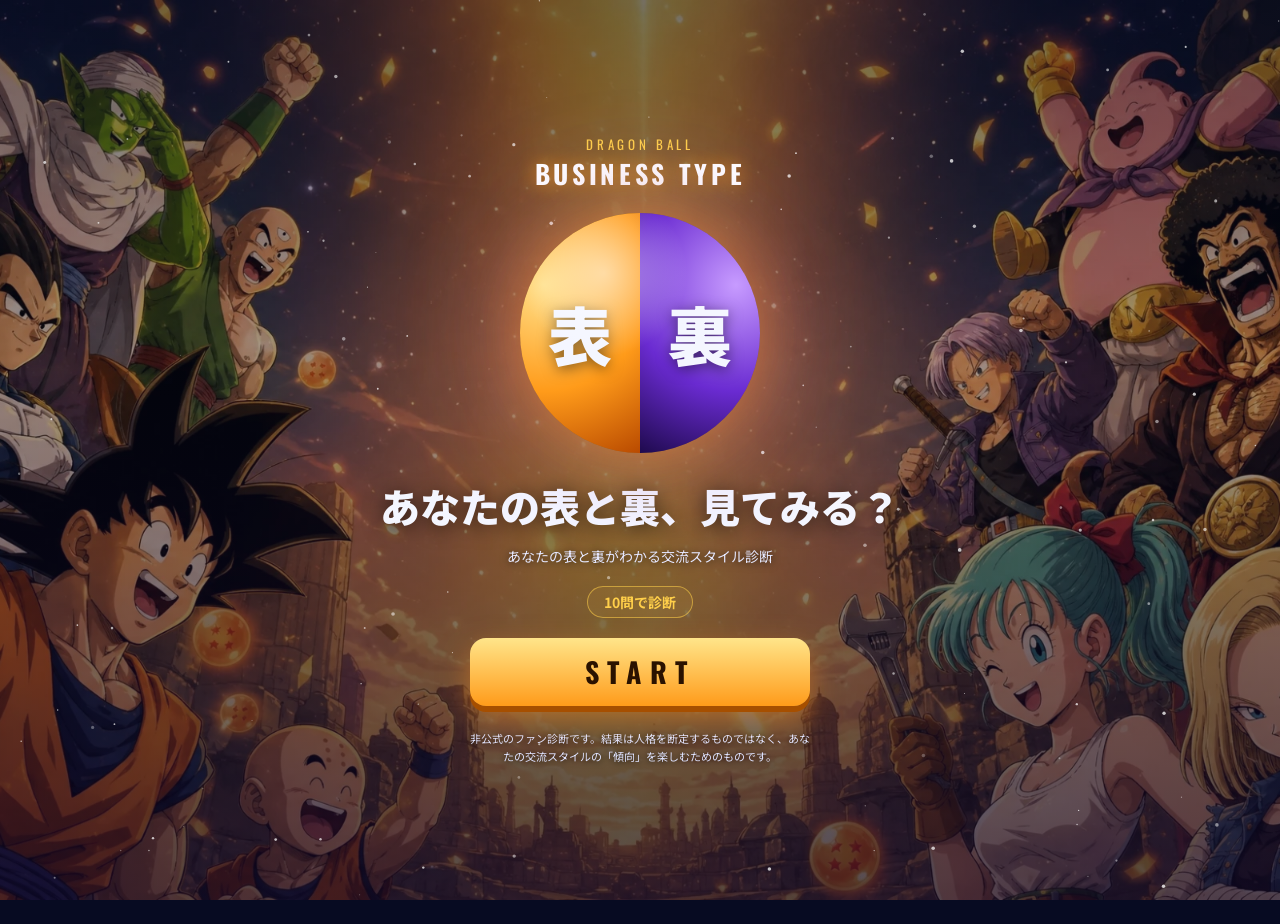
==== index.html @ e5684cd0 "Add DRAGON BALL BUSINESS TYPE diagnosis site Co-Authored-By: Claude Sonnet 5.5 <noreply@anthropic.co" ====
<!doctype html>
<html lang="ja">
<head>
<meta charset="utf-8">
<meta name="viewport" content="width=device-width, initial-scale=1, viewport-fit=cover">
<title>DRAGON BALL BUSINESS TYPE｜あなたの表と裏がわかる交流スタイル診断</title>
<meta name="description" content="ビジネス交流会での「表の顔」と「裏の顔」を、ドラゴンボールのキャラクターで診断。10問・約2分。">
<meta name="theme-color" content="#0a0f2c">
<meta property="og:title" content="DRAGON BALL BUSINESS TYPE｜あなたの表と裏は？">
<meta property="og:description" content="10問であなたの交流スタイルの表と裏がわかる。非公式ファン診断。">
<meta property="og:type" content="website">
<link rel="preconnect" href="https://fonts.googleapis.com">
<link rel="preconnect" href="https://fonts.gstatic.com" crossorigin>
<link href="https://fonts.googleapis.com/css2?family=Noto+Sans+JP:wght@500;700;900&family=Oswald:wght@500;700&display=swap" rel="stylesheet">
<link rel="stylesheet" href="css/style.css">
</head>
<body>
<div class="bg" aria-hidden="true"><i class="bg-glow g1"></i><i class="bg-glow g2"></i><canvas id="stars"></canvas></div>

<main id="app">
  <!-- START -->
  <section id="screen-start" class="screen active" aria-label="スタート">
    <div class="start-inner">
      <p class="kicker">DRAGON BALL<br><b>BUSINESS TYPE</b></p>
      <div class="orb" aria-hidden="true">
        <div class="orb-half front"><span>表</span></div>
        <div class="orb-half back"><span>裏</span></div>
      </div>
      <h1 class="lead" id="start-lead">あなたの表と裏、見てみる？</h1>
      <p class="sub" id="start-sub">あなたの表と裏がわかる交流スタイル診断</p>
      <p class="badge" id="start-badge">10問で診断</p>
      <button class="btn-start" id="btn-start" type="button"><span id="btn-start-label">START</span></button>
      <button class="btn-last" id="btn-last" type="button" hidden>🕘 前回の結果を見る</button>
      <p class="fine" id="start-fine"></p>
    </div>
  </section>

  <!-- QUIZ -->
  <section id="screen-quiz" class="screen" aria-label="質問">
    <div class="quiz-top">
      <button class="btn-back" id="btn-back" type="button" aria-label="前の質問へ">‹ 戻る</button>
      <span class="phase" id="q-phase"></span>
      <span class="count" id="q-count"></span>
    </div>
    <div class="progress" id="q-progress" role="progressbar" aria-valuemin="0" aria-valuemax="10"></div>
    <div id="q-body" class="q-body" aria-live="polite"></div>
  </section>

  <!-- LOADING -->
  <section id="screen-loading" class="screen" aria-label="診断中">
    <div class="loading-inner">
      <div class="charge" aria-hidden="true"><i></i><i></i><i></i></div>
      <p class="loading-text" id="loading-text"></p>
    </div>
  </section>

  <!-- RESULT -->
  <section id="screen-result" class="screen" aria-label="診断結果">
    <div id="result"></div>
  </section>
</main>

<script src="data/config.js"></script>
<script src="data/questions.js"></script>
<script src="data/characters.js"></script>
<script src="data/combos.js"></script>
<script src="js/engine.js"></script>
<script src="js/share.js"></script>
<script src="js/app.js"></script>
</body>
</html>
---- css/style.css ----
:root {
  --bg0: #070b22;
  --bg1: #0f1440;
  --ink: #f4f6ff;
  --mute: #a9b0d6;
  --gold: #ffcf4a;
  --gold2: #ff9b1a;
  --blue: #3fa9ff;
  --violet: #9b5cff;
  --panel: rgba(12, 16, 52, .78);
  --line: rgba(255, 207, 74, .55);
  --font: "Noto Sans JP", "Hiragino Sans", "Yu Gothic", system-ui, sans-serif;
  --font-en: "Oswald", "Noto Sans JP", sans-serif;
}
* { box-sizing: border-box; -webkit-tap-highlight-color: transparent; }
html, body { margin: 0; min-height: 100%; background: var(--bg0); color: var(--ink); font-family: var(--font); }
body { line-height: 1.6; -webkit-font-smoothing: antialiased; overflow-x: hidden; }
button { font: inherit; color: inherit; cursor: pointer; }

/* ---------- background ---------- */
.bg { position: fixed; inset: 0; z-index: 0; background: linear-gradient(180deg, rgba(7,11,34,.55), rgba(7,11,34,.35) 40%, rgba(15,8,40,.7)), url("../assets/bg.webp") center / cover no-repeat, var(--bg0); overflow: hidden; }
.bg canvas { position: absolute; inset: 0; width: 100%; height: 100%; }
.bg-glow { display: none; position: absolute; border-radius: 50%; filter: blur(60px); opacity: .55; }
.bg-glow.g1 { width: 70vmax; height: 70vmax; left: -30vmax; top: -25vmax; background: radial-gradient(circle, rgba(255,138,31,.65), transparent 65%); }
.bg-glow.g2 { width: 70vmax; height: 70vmax; right: -35vmax; bottom: -30vmax; background: radial-gradient(circle, rgba(155,92,255,.6), transparent 65%); }

#app { position: relative; z-index: 1; max-width: 560px; margin: 0 auto; min-height: 100dvh; padding: env(safe-area-inset-top) 16px calc(24px + env(safe-area-inset-bottom)); }
.screen { display: none; min-height: 100dvh; }
.screen.active { display: block; animation: fade .35s ease both; }
@keyframes fade { from { opacity: 0; transform: translateY(8px); } to { opacity: 1; transform: none; } }

/* ---------- start ---------- */
.start-inner { min-height: 100dvh; display: flex; flex-direction: column; align-items: center; justify-content: center; text-align: center; gap: 14px; padding: 24px 0; }
.kicker { margin: 0; font-family: var(--font-en); letter-spacing: .28em; font-size: 13px; color: var(--gold); line-height: 1.5; }
.kicker b { font-size: 26px; letter-spacing: .14em; color: #fff; text-shadow: 0 0 18px rgba(255,160,40,.8); }
.orb { position: relative; width: min(60vw, 240px); aspect-ratio: 1; margin: 6px 0; display: flex; border-radius: 50%; overflow: hidden; box-shadow: 0 0 60px rgba(255,140,30,.55), 0 0 120px rgba(155,92,255,.35); animation: float 4s ease-in-out infinite; }
.orb-half { flex: 1; display: grid; place-items: center; font-weight: 900; font-size: clamp(40px, 12vw, 64px); text-shadow: 0 3px 14px rgba(0,0,0,.5); }
.orb-half.front { background: radial-gradient(circle at 20% 30%, #ffe08a, #ff9b1a 55%, #b94a00); }
.orb-half.back { background: radial-gradient(circle at 80% 30%, #c79bff, #6a2bd1 55%, #1e0a4d); }
.orb::after { content: ""; position: absolute; inset: 0; border-radius: 50%; background: radial-gradient(circle at 35% 25%, rgba(255,255,255,.5), transparent 35%); pointer-events: none; }
@keyframes float { 50% { transform: translateY(-8px); } }
.lead, .q-text, .summary, .gap, .type { text-wrap: balance; }
.lead { margin: 8px 0 0; font-size: clamp(28px, 8.4vw, 40px); font-weight: 900; line-height: 1.25; text-shadow: 0 2px 20px rgba(0,0,0,.6); }
.sub { margin: 0; color: #e6e9ff; text-shadow: 0 1px 8px rgba(0,0,0,.7); font-size: 14px; }
.badge { margin: 4px 0 0; padding: 4px 16px; border: 1px solid var(--line); border-radius: 99px; color: var(--gold); font-weight: 700; font-size: 14px; background: rgba(255,207,74,.08); }
.btn-start { margin-top: 6px; width: min(100%, 340px); min-height: 68px; border: 0; border-radius: 16px; font-family: var(--font-en); font-size: 28px; font-weight: 700; letter-spacing: .3em; color: #2a1200; background: linear-gradient(180deg, #ffe58a, var(--gold2)); box-shadow: 0 6px 0 #a64f00, 0 12px 30px rgba(255,140,30,.5); position: relative; overflow: hidden; transition: transform .1s, box-shadow .1s; }
.btn-start::after { content: ""; position: absolute; top: 0; left: -60%; width: 40%; height: 100%; background: linear-gradient(100deg, transparent, rgba(255,255,255,.7), transparent); animation: shine 2.8s infinite; }
@keyframes shine { 60%, 100% { left: 130%; } }
.btn-start:active { transform: translateY(4px); box-shadow: 0 2px 0 #a64f00, 0 6px 16px rgba(255,140,30,.5); }
.fine { margin: 10px 0 0; max-width: 340px; color: #dfe3ff; text-shadow: 0 1px 6px rgba(0,0,0,.8); font-size: 11px; line-height: 1.6; }

/* ---------- quiz ---------- */
.quiz-top { display: flex; align-items: center; gap: 10px; padding-top: 14px; }
.btn-back { background: none; border: 0; color: var(--mute); padding: 8px 4px; min-width: 64px; text-align: left; font-size: 14px; }
.btn-back[hidden] { visibility: hidden; display: block; }
.phase { flex: 1; text-align: center; font-weight: 900; letter-spacing: .12em; font-size: 13px; padding: 4px 12px; border-radius: 99px; width: fit-content; margin: 0 auto; }
.phase.main { color: #2a1200; background: linear-gradient(90deg, #ffe58a, var(--gold2)); }
.phase.sub { color: #fff; background: linear-gradient(90deg, #8c4dff, #4a1fb0); box-shadow: 0 0 14px rgba(155,92,255,.6); }
.count { min-width: 64px; text-align: right; font-family: var(--font-en); font-size: 18px; color: var(--gold); letter-spacing: .06em; }
.progress { display: grid; grid-template-columns: repeat(10, 1fr); gap: 4px; margin: 10px 0 0; }
.progress i { height: 6px; border-radius: 3px; background: rgba(255,255,255,.14); }
.progress i.done { background: linear-gradient(90deg, var(--gold), var(--gold2)); box-shadow: 0 0 8px rgba(255,160,40,.7); }
.progress i.done.sub { background: linear-gradient(90deg, #b88cff, var(--violet)); box-shadow: 0 0 8px rgba(155,92,255,.8); }
.progress i.now { background: #fff; animation: pulse 1s infinite; }
@keyframes pulse { 50% { opacity: .4; } }
.q-body { padding: 22px 0 8px; animation: slide .3s ease both; }
@keyframes slide { from { opacity: 0; transform: translateX(26px); } to { opacity: 1; transform: none; } }
.q-num { font-family: var(--font-en); color: var(--gold); letter-spacing: .2em; font-size: 14px; margin: 0; }
.q-text { margin: 4px 0 20px; font-size: clamp(20px, 5.6vw, 25px); font-weight: 900; line-height: 1.5; text-shadow: 0 2px 12px rgba(0,0,0,.5); }
.options { display: grid; gap: 10px; }
.opt { display: flex; align-items: center; gap: 12px; width: 100%; min-height: 66px; padding: 12px 14px; text-align: left; border-radius: 14px; border: 1px solid rgba(255,255,255,.2); background: linear-gradient(180deg, rgba(30,36,100,.85), rgba(14,18,60,.9)); font-weight: 700; font-size: 15.5px; line-height: 1.45; transition: transform .1s, border-color .15s, background .15s; box-shadow: 0 4px 14px rgba(0,0,0,.35); }
.opt .letter { flex: none; display: grid; place-items: center; width: 34px; height: 34px; border-radius: 50%; font-family: var(--font-en); font-size: 16px; color: var(--gold); border: 1.5px solid var(--line); background: rgba(255,207,74,.08); }
@media (hover: hover) { .opt:hover { border-color: var(--gold); background: linear-gradient(180deg, rgba(48,56,130,.9), rgba(20,26,80,.95)); } }
.opt:active { transform: scale(.985); }
.opt.picked { border-color: var(--gold); background: linear-gradient(180deg, #ffb340, #ff8a1f); color: #2a1200; box-shadow: 0 0 24px rgba(255,150,30,.7); }
.opt.picked .letter { color: #2a1200; border-color: #2a1200; background: rgba(255,255,255,.4); }
.opt:disabled { cursor: default; }
.opt:disabled:not(.picked) { opacity: .45; }
.opt:focus-visible, .btn:focus-visible, .btn-start:focus-visible, .btn-back:focus-visible { outline: 3px solid var(--blue); outline-offset: 2px; }
.sub-mode .opt.picked { background: linear-gradient(180deg, #b88cff, #7a3be0); color: #fff; box-shadow: 0 0 24px rgba(155,92,255,.8); }
.sub-mode .opt.picked .letter { color: #fff; border-color: #fff; }

/* ---------- loading ---------- */
.loading-inner { min-height: 100dvh; display: flex; flex-direction: column; align-items: center; justify-content: center; gap: 28px; }
.charge { position: relative; width: 140px; height: 140px; }
.charge i { position: absolute; inset: 0; border-radius: 50%; border: 3px solid transparent; border-top-color: var(--gold); animation: spin 1s linear infinite; }
.charge i:nth-child(2) { inset: 16px; border-top-color: var(--violet); animation-duration: 1.4s; animation-direction: reverse; }
.charge i:nth-child(3) { inset: 42px; background: radial-gradient(circle, #fff, var(--gold2) 60%, transparent 72%); border: 0; animation: glow .8s ease-in-out infinite alternate; }
@keyframes spin { to { transform: rotate(360deg); } }
@keyframes glow { to { transform: scale(1.25); filter: brightness(1.3); } }
.loading-text { margin: 0; font-weight: 900; letter-spacing: .08em; font-size: 17px; color: var(--gold); }

/* ---------- result ---------- */
.res-wrap { padding: 16px 0 8px; }
.card { position: relative; border-radius: 20px; padding: 18px 14px 16px; background: linear-gradient(180deg, rgba(10,14,48,.92), rgba(24,12,60,.92)); border: 2px solid var(--gold); box-shadow: 0 0 0 4px rgba(255,207,74,.15), 0 0 40px rgba(255,150,30,.3), inset 0 0 40px rgba(155,92,255,.15); overflow: hidden; }
.card::before { content: ""; position: absolute; inset: 0; background: radial-gradient(circle at 20% 15%, color-mix(in srgb, var(--mc) 40%, transparent), transparent 45%), radial-gradient(circle at 85% 20%, color-mix(in srgb, var(--sc) 35%, transparent), transparent 45%); pointer-events: none; }
.card > * { position: relative; }
.rv { opacity: 0; animation: rise .55s cubic-bezier(.2,.8,.2,1) forwards; animation-delay: calc(var(--i, 0) * .14s); }
@keyframes rise { from { opacity: 0; transform: translateY(18px) scale(.97); } to { opacity: 1; transform: none; } }
.card-head { text-align: center; }
.card-head .t1 { margin: 0; font-family: var(--font-en); letter-spacing: .22em; font-size: 12px; color: var(--gold); }
.card-head .t2 { margin: 0; font-weight: 900; font-size: 17px; letter-spacing: .1em; }
.duo { display: grid; grid-template-columns: 1.2fr 1fr; gap: 8px; margin-top: 14px; align-items: start; }
.side { text-align: center; }
.side .tag { display: inline-block; margin: 0 0 8px; padding: 2px 12px; font-size: 12px; font-weight: 900; letter-spacing: .1em; border-radius: 4px; transform: skewX(-8deg); }
.side.front .tag { background: linear-gradient(90deg, #ffe58a, var(--gold2)); color: #2a1200; }
.side.back .tag { background: linear-gradient(90deg, #7a3be0, #4a1fb0); color: #fff; font-size: 10px; letter-spacing: 0; white-space: nowrap; padding: 2px 8px; }
.side .name { margin: 10px 0 0; font-weight: 900; font-size: 22px; line-height: 1.2; }
.side.back .name { font-size: 18px; color: #e5d3ff; }
.side .meta { margin: 4px 0 0; font-size: 12px; color: var(--mute); line-height: 1.45; }
.side .hid { margin: 4px 0 0; font-size: 12.5px; font-weight: 700; color: #d9c2ff; line-height: 1.45; }
.side.front .meta b { color: var(--gold); font-weight: 700; }

.emblem { --size: 130px; position: relative; width: var(--size); aspect-ratio: 1; margin: 0 auto; border-radius: 50%; display: grid; place-items: center; color: #fff; font-weight: 900; font-size: calc(var(--size) * .5); line-height: 1; text-shadow: 0 3px 12px rgba(0,0,0,.55); background: radial-gradient(circle at 32% 26%, rgba(255,255,255,.75), transparent 28%), radial-gradient(circle at 50% 50%, color-mix(in srgb, var(--c) 82%, #fff) 0%, var(--c) 55%, color-mix(in srgb, var(--c) 45%, #000) 100%); box-shadow: 0 0 0 4px rgba(255,255,255,.18), 0 0 34px var(--c), 0 0 70px color-mix(in srgb, var(--c) 55%, transparent); }
.emblem.long { font-size: calc(var(--size) * .36); letter-spacing: -.02em; }
.emblem::after { content: ""; position: absolute; inset: -9px; border-radius: 50%; border: 2px dashed color-mix(in srgb, var(--c) 70%, #fff); opacity: .6; animation: spin 14s linear infinite; }
.emblem img { position: absolute; inset: 0; width: 100%; height: 100%; object-fit: cover; border-radius: 50%; }
.side.front .emblem { --size: min(38vw, 168px); }
.side.back .emblem { --size: min(30vw, 124px); filter: saturate(.65) brightness(.8); opacity: .92; }
.side.back .emblem::after { border-color: #b88cff; }

.cross { margin: 14px 0 0; text-align: center; font-weight: 700; font-size: 15px; color: var(--mute); }
.cross b { color: var(--ink); }
.type { margin: 2px 0 0; text-align: center; font-weight: 900; line-height: 1.2; font-size: clamp(27px, 8.2vw, 40px); background: linear-gradient(180deg, #fff3b0, var(--gold) 45%, var(--gold2)); -webkit-background-clip: text; background-clip: text; color: transparent; filter: drop-shadow(0 3px 0 rgba(0,0,0,.55)); padding: 0 2px; }
.stars { margin: 6px 0 0; text-align: center; font-size: 30px; letter-spacing: .08em; color: var(--gold); text-shadow: 0 0 14px rgba(255,180,40,.9); }
.stars .off { color: rgba(255,255,255,.2); text-shadow: none; }
.rare { margin: 0; text-align: center; font-size: 12px; font-weight: 700; color: var(--gold); }
.summary { margin: 12px 0 0; text-align: center; font-weight: 700; font-size: 15px; line-height: 1.7; }
.gap { margin: 6px 0 0; text-align: center; font-size: 12px; color: var(--mute); line-height: 1.6; }

.move { margin-top: 14px; padding: 12px 14px; border-radius: 12px; border: 1.5px solid var(--blue); background: linear-gradient(90deg, rgba(20,60,160,.55), rgba(10,20,70,.7)); box-shadow: inset 0 0 22px rgba(63,169,255,.25), 0 0 18px rgba(63,169,255,.25); }
.move small { display: block; font-size: 12px; font-weight: 700; color: #9fd4ff; letter-spacing: .08em; }
.move p { margin: 2px 0 0; font-size: clamp(17px, 4.8vw, 21px); font-weight: 900; line-height: 1.5; }
.boxes { display: grid; gap: 10px; margin-top: 10px; }
.box { padding: 12px 14px; border-radius: 12px; border: 1.5px solid var(--line); background: rgba(8,12,40,.72); }
.box.caution { border-color: rgba(185,140,255,.7); }
.box h3 { margin: 0 0 2px; font-size: 14px; font-weight: 900; color: var(--gold); letter-spacing: .06em; }
.box.caution h3 { color: #d1b4ff; }
.box p { margin: 0; font-size: 14px; line-height: 1.7; }
.card-foot { margin: 14px 0 0; text-align: center; font-size: 11px; color: var(--mute); }

.share { margin-top: 20px; text-align: center; }
.share .ask { margin: 0; font-size: 22px; font-weight: 900; color: var(--gold); }
.share .ask-sub { margin: 2px 0 14px; font-size: 13px; color: var(--mute); }
.btn { display: flex; align-items: center; justify-content: center; gap: 8px; width: 100%; min-height: 56px; padding: 10px 16px; border-radius: 14px; border: 1.5px solid var(--line); background: rgba(14,18,60,.85); font-weight: 900; font-size: 15px; text-decoration: none; color: var(--ink); transition: transform .1s; }
.btn:active { transform: scale(.985); }
.btn.primary { border: 0; min-height: 64px; font-size: 18px; color: #2a1200; background: linear-gradient(180deg, #ffe58a, var(--gold2)); box-shadow: 0 5px 0 #a64f00, 0 10px 26px rgba(255,140,30,.45); }
.btn.primary:active { transform: translateY(3px); box-shadow: 0 2px 0 #a64f00; }
.btn-row { display: grid; grid-template-columns: 1fr 1fr; gap: 10px; margin-top: 12px; }
.btn.ghost { margin-top: 12px; background: transparent; color: var(--mute); border-color: rgba(255,255,255,.25); }
.toast { position: fixed; left: 50%; bottom: calc(24px + env(safe-area-inset-bottom)); transform: translate(-50%, 20px); background: #fff; color: #111; padding: 10px 18px; border-radius: 99px; font-weight: 700; font-size: 14px; opacity: 0; pointer-events: none; transition: .25s; z-index: 10; }
.toast.show { opacity: 1; transform: translate(-50%, 0); }
.preview { margin-top: 14px; }
.preview img { width: 100%; border-radius: 14px; border: 1px solid var(--line); display: block; }
.preview p { margin: 6px 0 0; font-size: 12px; color: var(--mute); }

@media (min-width: 560px) {
  .opt { font-size: 17px; }
  .side.front .emblem { --size: 168px; }
  .side.back .emblem { --size: 124px; }
}
@media (prefers-reduced-motion: reduce) {
  *, *::before, *::after { animation-duration: .01ms !important; animation-iteration-count: 1 !important; transition-duration: .01ms !important; }
  .rv { opacity: 1; }
}

/* ---------- result hero image ---------- */
.hero { margin: -4px -4px 14px; border-radius: 14px; overflow: hidden; border: 1px solid var(--line); box-shadow: 0 0 30px rgba(255,150,30,.35); }
.hero img { display: block; width: 100%; height: auto; }
.share .btn.primary { margin-top: 12px; }
.btn-last { width: min(100%, 340px); min-height: 52px; border-radius: 14px; border: 1.5px solid var(--line); background: rgba(10,14,48,.72); color: var(--gold); font-weight: 900; font-size: 15px; backdrop-filter: blur(4px); }
.btn-last[hidden] { display: none; }
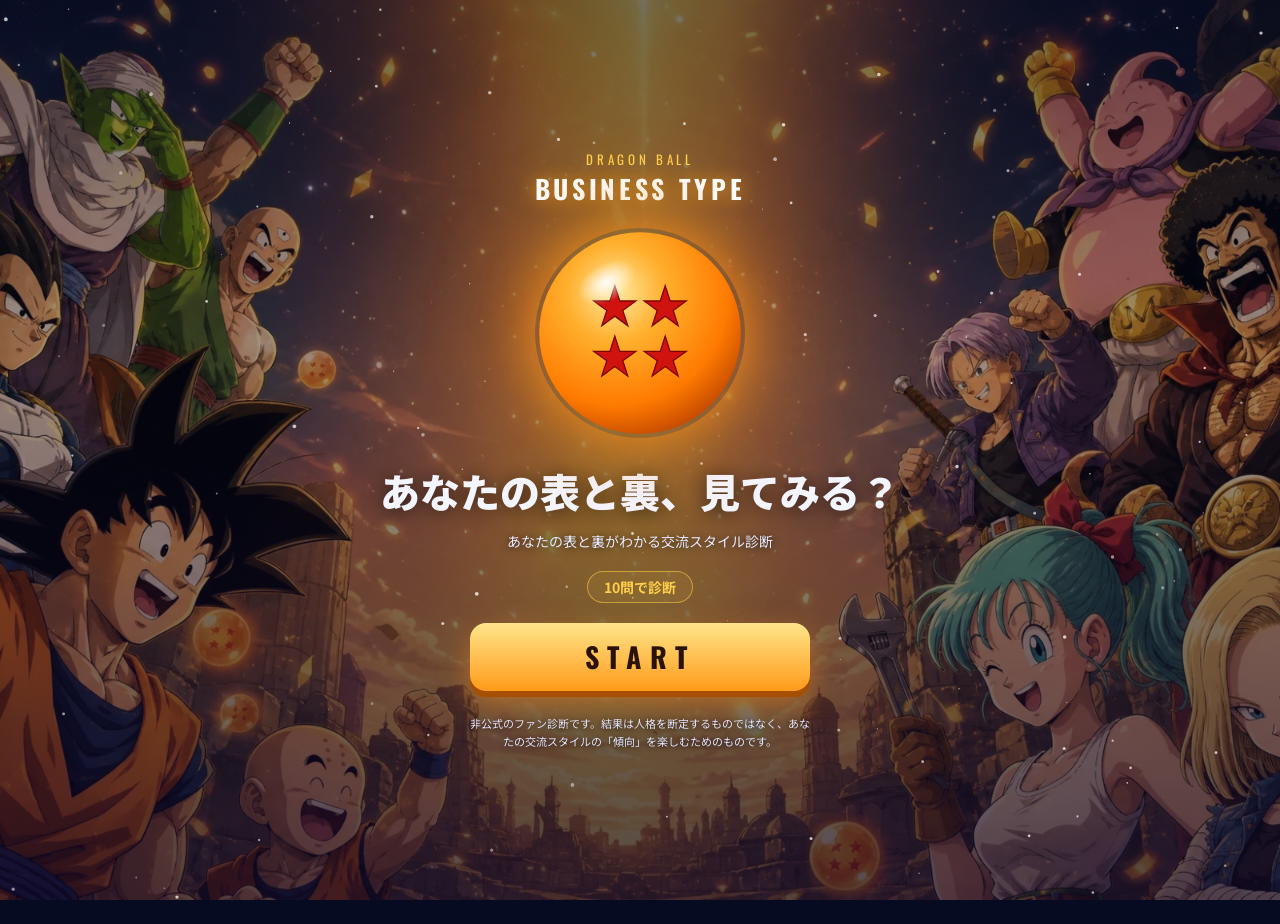
==== commit 0181cb67: "Replace start orb with 4-star dragon ball Co-Authored-By: Claude Sonnet 5.5 <noreply@anthropic.com>" ====
--- a/index.html
+++ b/index.html
@@ -23,8 +23,26 @@
     <div class="start-inner">
       <p class="kicker">DRAGON BALL<br><b>BUSINESS TYPE</b></p>
       <div class="orb" aria-hidden="true">
-        <div class="orb-half front"><span>表</span></div>
-        <div class="orb-half back"><span>裏</span></div>
+        <svg viewBox="0 0 200 200" width="100%" height="100%">
+          <defs>
+            <radialGradient id="ball" cx="38%" cy="30%" r="80%">
+              <stop offset="0" stop-color="#ffe9a0"/><stop offset=".3" stop-color="#ffb02e"/>
+              <stop offset=".7" stop-color="#ff7a00"/><stop offset="1" stop-color="#b13a00"/>
+            </radialGradient>
+            <radialGradient id="shine" cx="50%" cy="50%" r="50%">
+              <stop offset="0" stop-color="#fff" stop-opacity=".95"/><stop offset="1" stop-color="#fff" stop-opacity="0"/>
+            </radialGradient>
+            <polygon id="st" points="0,-10 2.23,-3.07 9.51,-3.09 3.61,1.17 5.88,8.09 0,3.8 -5.88,8.09 -3.61,1.17 -9.51,-3.09 -2.23,-3.07"/>
+          </defs>
+          <circle cx="100" cy="100" r="96" fill="url(#ball)"/>
+          <g fill="#d1130f" stroke="#7d0500" stroke-width=".6">
+            <use href="#st" transform="translate(76 76) scale(2.1)"/>
+            <use href="#st" transform="translate(124 76) scale(2.1)"/>
+            <use href="#st" transform="translate(76 124) scale(2.1)"/>
+            <use href="#st" transform="translate(124 124) scale(2.1)"/>
+          </g>
+          <ellipse cx="68" cy="52" rx="30" ry="18" fill="url(#shine)" transform="rotate(-30 68 52)"/>
+        </svg>
       </div>
       <h1 class="lead" id="start-lead">あなたの表と裏、見てみる？</h1>
       <p class="sub" id="start-sub">あなたの表と裏がわかる交流スタイル診断</p>
--- a/css/style.css
+++ b/css/style.css
@@ -33,11 +33,8 @@
 .start-inner { min-height: 100dvh; display: flex; flex-direction: column; align-items: center; justify-content: center; text-align: center; gap: 14px; padding: 24px 0; }
 .kicker { margin: 0; font-family: var(--font-en); letter-spacing: .28em; font-size: 13px; color: var(--gold); line-height: 1.5; }
 .kicker b { font-size: 26px; letter-spacing: .14em; color: #fff; text-shadow: 0 0 18px rgba(255,160,40,.8); }
-.orb { position: relative; width: min(60vw, 240px); aspect-ratio: 1; margin: 6px 0; display: flex; border-radius: 50%; overflow: hidden; box-shadow: 0 0 60px rgba(255,140,30,.55), 0 0 120px rgba(155,92,255,.35); animation: float 4s ease-in-out infinite; }
-.orb-half { flex: 1; display: grid; place-items: center; font-weight: 900; font-size: clamp(40px, 12vw, 64px); text-shadow: 0 3px 14px rgba(0,0,0,.5); }
-.orb-half.front { background: radial-gradient(circle at 20% 30%, #ffe08a, #ff9b1a 55%, #b94a00); }
-.orb-half.back { background: radial-gradient(circle at 80% 30%, #c79bff, #6a2bd1 55%, #1e0a4d); }
-.orb::after { content: ""; position: absolute; inset: 0; border-radius: 50%; background: radial-gradient(circle at 35% 25%, rgba(255,255,255,.5), transparent 35%); pointer-events: none; }
+.orb { position: relative; width: min(52vw, 210px); aspect-ratio: 1; margin: 6px 0; border-radius: 50%; box-shadow: 0 0 50px rgba(255,150,30,.75), 0 0 110px rgba(255,120,0,.45); animation: float 4s ease-in-out infinite; }
+.orb svg { display: block; }
 @keyframes float { 50% { transform: translateY(-8px); } }
 .lead, .q-text, .summary, .gap, .type { text-wrap: balance; }
 .lead { margin: 8px 0 0; font-size: clamp(28px, 8.4vw, 40px); font-weight: 900; line-height: 1.25; text-shadow: 0 2px 20px rgba(0,0,0,.6); }
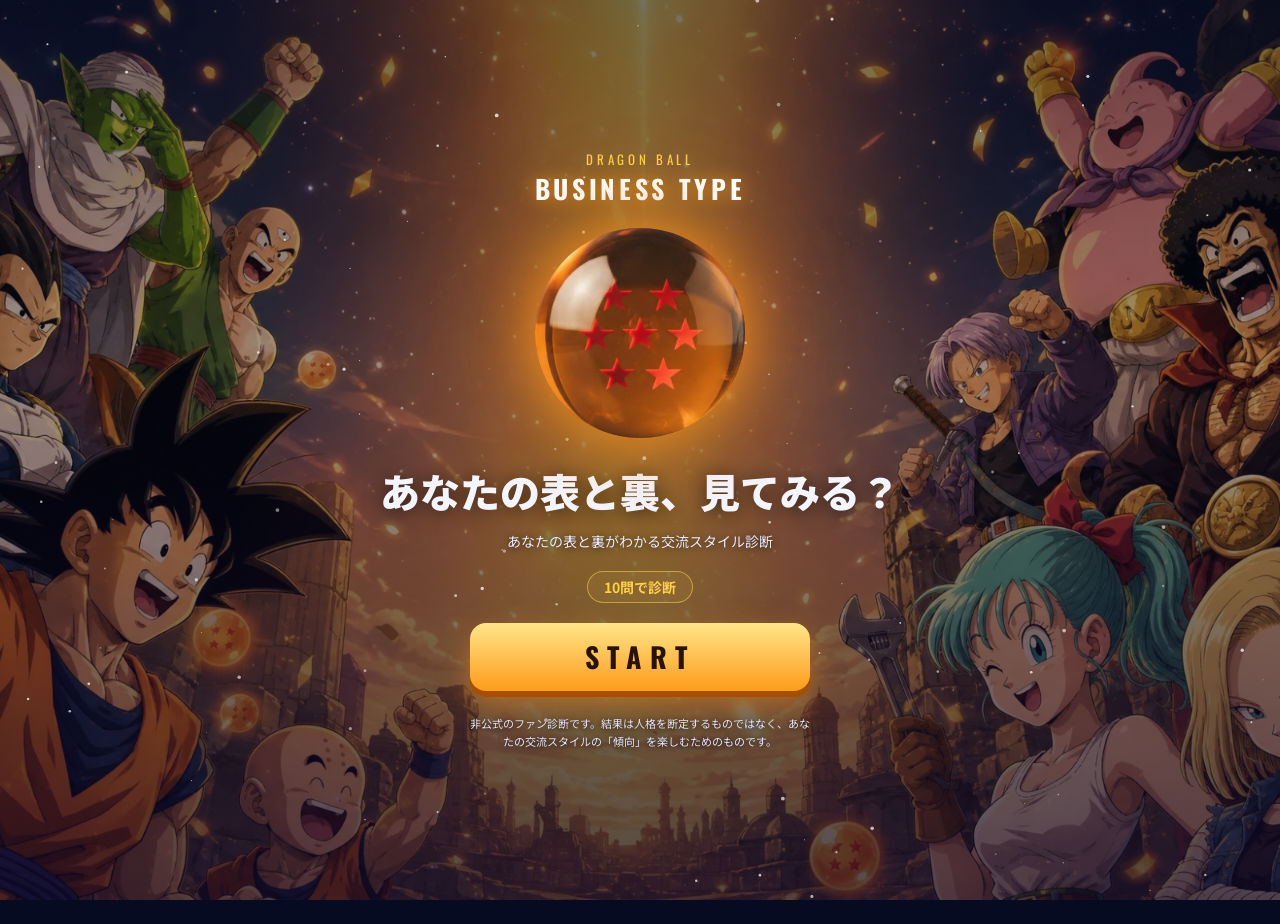
==== commit 8a78599a: "Use photo of seven-star dragon ball on start screen Co-Authored-By: Claude Sonnet 5.5 <noreply@anthr" ====
--- a/index.html
+++ b/index.html
@@ -22,28 +22,7 @@
   <section id="screen-start" class="screen active" aria-label="スタート">
     <div class="start-inner">
       <p class="kicker">DRAGON BALL<br><b>BUSINESS TYPE</b></p>
-      <div class="orb" aria-hidden="true">
-        <svg viewBox="0 0 200 200" width="100%" height="100%">
-          <defs>
-            <radialGradient id="ball" cx="38%" cy="30%" r="80%">
-              <stop offset="0" stop-color="#ffe9a0"/><stop offset=".3" stop-color="#ffb02e"/>
-              <stop offset=".7" stop-color="#ff7a00"/><stop offset="1" stop-color="#b13a00"/>
-            </radialGradient>
-            <radialGradient id="shine" cx="50%" cy="50%" r="50%">
-              <stop offset="0" stop-color="#fff" stop-opacity=".95"/><stop offset="1" stop-color="#fff" stop-opacity="0"/>
-            </radialGradient>
-            <polygon id="st" points="0,-10 2.23,-3.07 9.51,-3.09 3.61,1.17 5.88,8.09 0,3.8 -5.88,8.09 -3.61,1.17 -9.51,-3.09 -2.23,-3.07"/>
-          </defs>
-          <circle cx="100" cy="100" r="96" fill="url(#ball)"/>
-          <g fill="#d1130f" stroke="#7d0500" stroke-width=".6">
-            <use href="#st" transform="translate(76 76) scale(2.1)"/>
-            <use href="#st" transform="translate(124 76) scale(2.1)"/>
-            <use href="#st" transform="translate(76 124) scale(2.1)"/>
-            <use href="#st" transform="translate(124 124) scale(2.1)"/>
-          </g>
-          <ellipse cx="68" cy="52" rx="30" ry="18" fill="url(#shine)" transform="rotate(-30 68 52)"/>
-        </svg>
-      </div>
+      <div class="orb" aria-hidden="true"><img src="assets/ball.webp" alt=""></div>
       <h1 class="lead" id="start-lead">あなたの表と裏、見てみる？</h1>
       <p class="sub" id="start-sub">あなたの表と裏がわかる交流スタイル診断</p>
       <p class="badge" id="start-badge">10問で診断</p>
--- a/css/style.css
+++ b/css/style.css
@@ -167,3 +167,6 @@
 .share .btn.primary { margin-top: 12px; }
 .btn-last { width: min(100%, 340px); min-height: 52px; border-radius: 14px; border: 1.5px solid var(--line); background: rgba(10,14,48,.72); color: var(--gold); font-weight: 900; font-size: 15px; backdrop-filter: blur(4px); }
 .btn-last[hidden] { display: none; }
+/* 写真の球を円形に切り抜いて表示（球の中心 511,510 / 半径 ≒262 を基準に拡大） */
+.orb { overflow: hidden; }
+.orb img { position: absolute; width: 195.4%; max-width: none; left: -47.5%; top: -47.3%; }
